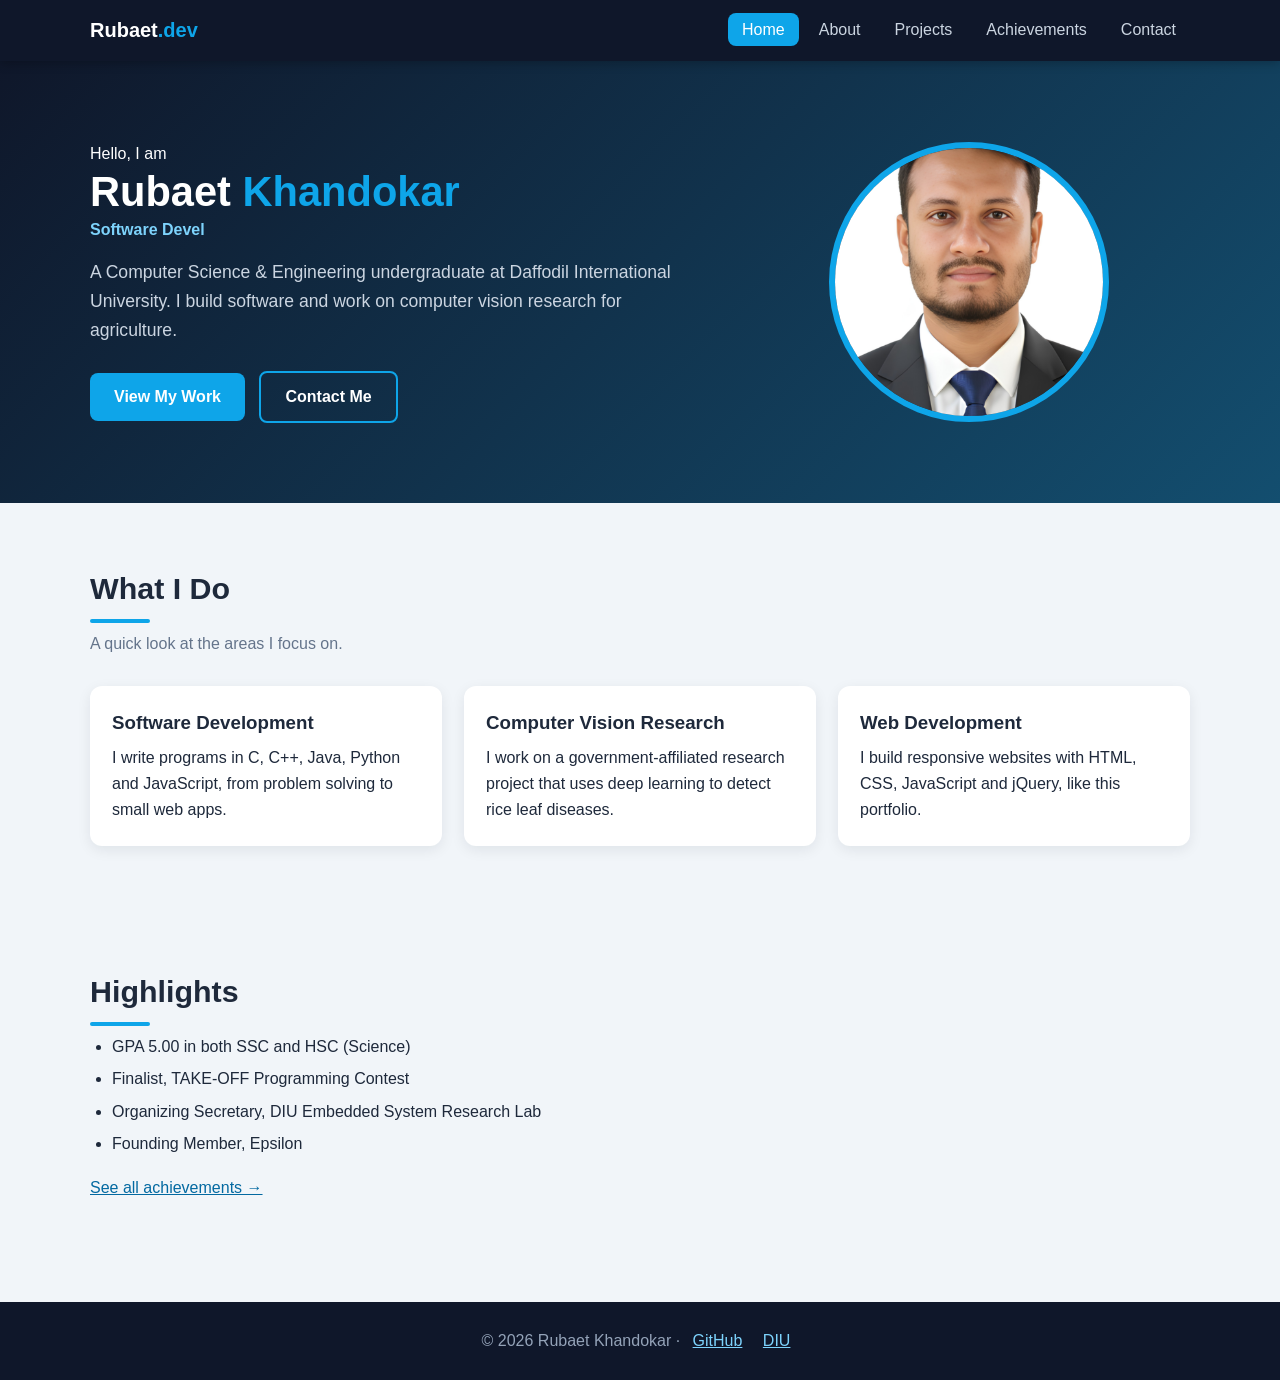
==== index.html @ 60e78d3d "Add multi-page personal portfolio site and assignment report draft Five pages (Home, About, Projects" ====
<!DOCTYPE html>
<html lang="en">
<head>
  <meta charset="UTF-8">
  <meta name="viewport" content="width=device-width, initial-scale=1.0">
  <meta name="description" content="Portfolio of Rubaet Khandokar – CSE undergraduate, software developer and computer vision researcher.">
  <title>Rubaet Khandokar | Home</title>
  <link rel="stylesheet" href="css/style.css">
</head>
<body>
  <header class="site-header">
    <nav class="container nav">
      <a href="index.html" class="logo">Rubaet<span>.dev</span></a>
      <button class="menu-toggle" aria-label="Open menu">&#9776;</button>
      <ul class="nav-links">
        <li><a href="index.html">Home</a></li>
        <li><a href="about.html">About</a></li>
        <li><a href="projects.html">Projects</a></li>
        <li><a href="achievements.html">Achievements</a></li>
        <li><a href="contact.html">Contact</a></li>
      </ul>
    </nav>
  </header>

  <main>
    <section class="hero">
      <div class="container hero-grid">
        <div>
          <p>Hello, I am</p>
          <h1>Rubaet <span>Khandokar</span></h1>
          <p class="typed" aria-live="polite"></p>
          <p class="tagline">A Computer Science &amp; Engineering undergraduate at Daffodil International University.
            I build software and work on computer vision research for agriculture.</p>
          <a href="projects.html" class="btn">View My Work</a>
          <a href="contact.html" class="btn outline">Contact Me</a>
        </div>
        <img src="profile.png" alt="Photo of Rubaet Khandokar" class="hero-photo">
      </div>
    </section>

    <section class="section container">
      <h2>What I Do</h2>
      <p class="lead">A quick look at the areas I focus on.</p>
      <div class="cards">
        <div class="card reveal">
          <h3>Software Development</h3>
          <p>I write programs in C, C++, Java, Python and JavaScript, from problem solving to small web apps.</p>
        </div>
        <div class="card reveal">
          <h3>Computer Vision Research</h3>
          <p>I work on a government-affiliated research project that uses deep learning to detect rice leaf diseases.</p>
        </div>
        <div class="card reveal">
          <h3>Web Development</h3>
          <p>I build responsive websites with HTML, CSS, JavaScript and jQuery, like this portfolio.</p>
        </div>
      </div>
    </section>

    <section class="section container">
      <h2>Highlights</h2>
      <ul class="list">
        <li>GPA 5.00 in both SSC and HSC (Science)</li>
        <li>Finalist, TAKE-OFF Programming Contest</li>
        <li>Organizing Secretary, DIU Embedded System Research Lab</li>
        <li>Founding Member, Epsilon</li>
      </ul>
      <p style="margin-top:18px"><a href="achievements.html">See all achievements &rarr;</a></p>
    </section>
  </main>

  <footer class="site-footer">
    <p>&copy; <span id="year"></span> Rubaet Khandokar &middot;
      <a href="https://github.com/Rubaet231" target="_blank" rel="noopener">GitHub</a>
      <a href="https://daffodilvarsity.edu.bd" target="_blank" rel="noopener">DIU</a></p>
  </footer>

  <script src="https://code.jquery.com/jquery-3.7.1.min.js"></script>
  <script src="js/main.js"></script>
</body>
</html>
---- css/style.css ----
/* ===== Rubaet Khandokar Portfolio – main stylesheet ===== */
:root {
  --bg: #0f172a;
  --bg-soft: #1e293b;
  --card: #ffffff;
  --text: #1e293b;
  --muted: #64748b;
  --accent: #0ea5e9;
  --accent-dark: #0369a1;
  --light: #f1f5f9;
  --radius: 12px;
}

* { box-sizing: border-box; margin: 0; padding: 0; }

body {
  font-family: "Segoe UI", Roboto, Arial, sans-serif;
  color: var(--text);
  background: var(--light);
  line-height: 1.65;
}

img { max-width: 100%; display: block; }
a { color: var(--accent-dark); }

.container { width: min(1100px, 92%); margin: auto; }

/* ---------- Navigation ---------- */
.site-header {
  background: var(--bg);
  position: sticky; top: 0; z-index: 50;
  box-shadow: 0 2px 10px rgba(0,0,0,.25);
}
.nav { display: flex; align-items: center; justify-content: space-between; padding: 14px 0; }
.logo { color: #fff; font-weight: 700; font-size: 1.25rem; text-decoration: none; }
.logo span { color: var(--accent); }
.nav-links { list-style: none; display: flex; gap: 6px; }
.nav-links a {
  color: #cbd5e1; text-decoration: none; padding: 8px 14px; border-radius: 8px;
  transition: background .2s, color .2s;
}
.nav-links a:hover, .nav-links a.active { background: var(--accent); color: #fff; }
.menu-toggle {
  display: none; background: none; border: 0; color: #fff; font-size: 1.7rem; cursor: pointer;
}

/* ---------- Hero ---------- */
.hero {
  background: linear-gradient(135deg, var(--bg) 0%, #134e6f 100%);
  color: #fff; padding: 80px 0;
}
.hero-grid { display: grid; grid-template-columns: 1.4fr 1fr; gap: 40px; align-items: center; }
.hero h1 { font-size: 2.6rem; line-height: 1.2; }
.hero h1 span { color: var(--accent); }
.hero .tagline { color: #cbd5e1; margin: 14px 0 26px; font-size: 1.1rem; }
.typed { color: #7dd3fc; font-weight: 600; min-height: 1.6em; }
.hero-photo {
  width: 280px; height: 280px; object-fit: cover; border-radius: 50%;
  border: 6px solid var(--accent); margin: auto;
}
.btn {
  display: inline-block; background: var(--accent); color: #fff; padding: 11px 24px;
  border-radius: 8px; text-decoration: none; font-weight: 600; border: 0; cursor: pointer;
  transition: transform .2s, background .2s; font-size: 1rem;
}
.btn:hover { background: var(--accent-dark); transform: translateY(-2px); }
.btn.outline { background: transparent; border: 2px solid var(--accent); margin-left: 10px; }

/* ---------- Sections ---------- */
.section { padding: 60px 0; }
.section h2 { font-size: 1.9rem; margin-bottom: 8px; }
.section h2::after {
  content: ""; display: block; width: 60px; height: 4px; background: var(--accent);
  margin-top: 6px; border-radius: 2px;
}
.section .lead { color: var(--muted); margin-bottom: 28px; }
.page-title { background: var(--bg); color: #fff; padding: 46px 0; text-align: center; }
.page-title p { color: #cbd5e1; }

.cards { display: grid; grid-template-columns: repeat(auto-fit, minmax(250px, 1fr)); gap: 22px; }
.card {
  background: var(--card); border-radius: var(--radius); padding: 22px;
  box-shadow: 0 4px 14px rgba(15,23,42,.08); transition: transform .25s, box-shadow .25s;
}
.card:hover { transform: translateY(-5px); box-shadow: 0 10px 24px rgba(15,23,42,.15); }
.card h3 { margin-bottom: 6px; }
.card img { border-radius: 8px; margin-bottom: 12px; height: 190px; width: 100%; object-fit: cover; }
.tag {
  display: inline-block; background: #e0f2fe; color: var(--accent-dark);
  font-size: .8rem; padding: 2px 10px; border-radius: 20px; margin: 6px 4px 0 0;
}

/* ---------- Tables ---------- */
table { width: 100%; border-collapse: collapse; background: #fff; border-radius: var(--radius); overflow: hidden; }
th, td { padding: 12px 16px; text-align: left; border-bottom: 1px solid #e2e8f0; }
th { background: var(--bg-soft); color: #fff; }
tr:nth-child(even) td { background: #f8fafc; }

/* ---------- Skill bars ---------- */
.skill { margin-bottom: 14px; }
.skill-name { display: flex; justify-content: space-between; font-weight: 600; }
.bar { background: #e2e8f0; height: 10px; border-radius: 6px; overflow: hidden; }
.bar span { display: block; height: 100%; width: 0; background: var(--accent); border-radius: 6px; transition: width 1.2s ease; }

.two-col { display: grid; grid-template-columns: 1fr 1fr; gap: 36px; }
ul.list, ol.list { padding-left: 22px; }
ul.list li, ol.list li { margin-bottom: 6px; }

/* ---------- Projects filter ---------- */
.filters { margin-bottom: 24px; display: flex; flex-wrap: wrap; gap: 8px; }
.filter-btn {
  border: 2px solid var(--accent); background: #fff; color: var(--accent-dark);
  padding: 6px 16px; border-radius: 20px; cursor: pointer; font-weight: 600;
}
.filter-btn.active { background: var(--accent); color: #fff; }

/* ---------- Gallery / lightbox ---------- */
.gallery { display: grid; grid-template-columns: repeat(auto-fill, minmax(220px, 1fr)); gap: 16px; }
.gallery figure { background: #fff; border-radius: var(--radius); overflow: hidden; cursor: zoom-in; box-shadow: 0 4px 12px rgba(0,0,0,.08); }
.gallery img { height: 180px; width: 100%; object-fit: cover; }
.gallery figcaption { padding: 10px; font-size: .9rem; text-align: center; }
#lightbox {
  display: none; position: fixed; inset: 0; background: rgba(0,0,0,.85);
  z-index: 100; align-items: center; justify-content: center; padding: 20px; cursor: zoom-out;
}
#lightbox img { max-height: 90vh; border-radius: 8px; }

/* ---------- Form ---------- */
.contact-form { background: #fff; padding: 28px; border-radius: var(--radius); box-shadow: 0 4px 14px rgba(0,0,0,.08); }
.form-group { margin-bottom: 16px; }
.form-group label.title { display: block; font-weight: 600; margin-bottom: 6px; }
.contact-form input[type=text], .contact-form input[type=email], .contact-form select, .contact-form textarea {
  width: 100%; padding: 10px 12px; border: 1px solid #cbd5e1; border-radius: 8px; font: inherit;
}
.contact-form input:focus, .contact-form select:focus, .contact-form textarea:focus { outline: 2px solid var(--accent); border-color: transparent; }
.inline-options label { margin-right: 16px; }
.error { color: #dc2626; font-size: .85rem; display: none; }
.form-msg { margin-top: 12px; font-weight: 600; }
.info-list { list-style: none; }
.info-list li { margin-bottom: 12px; }

/* ---------- Footer ---------- */
.site-footer { background: var(--bg); color: #94a3b8; text-align: center; padding: 26px 0; margin-top: 40px; }
.site-footer a { color: #7dd3fc; margin: 0 8px; }

/* ---------- Animations ---------- */
.reveal { opacity: 0; transform: translateY(30px); transition: opacity .7s, transform .7s; }
.reveal.visible { opacity: 1; transform: none; }

/* ---------- Responsive ---------- */
@media (max-width: 800px) {
  .menu-toggle { display: block; }
  .nav-links {
    display: none; position: absolute; top: 60px; left: 0; right: 0; background: var(--bg);
    flex-direction: column; padding: 10px 4%;
  }
  .nav-links.open { display: flex; }
  .hero-grid, .two-col { grid-template-columns: 1fr; }
  .hero { text-align: center; padding: 50px 0; }
  .hero h1 { font-size: 2rem; }
  .hero-photo { width: 200px; height: 200px; }
}
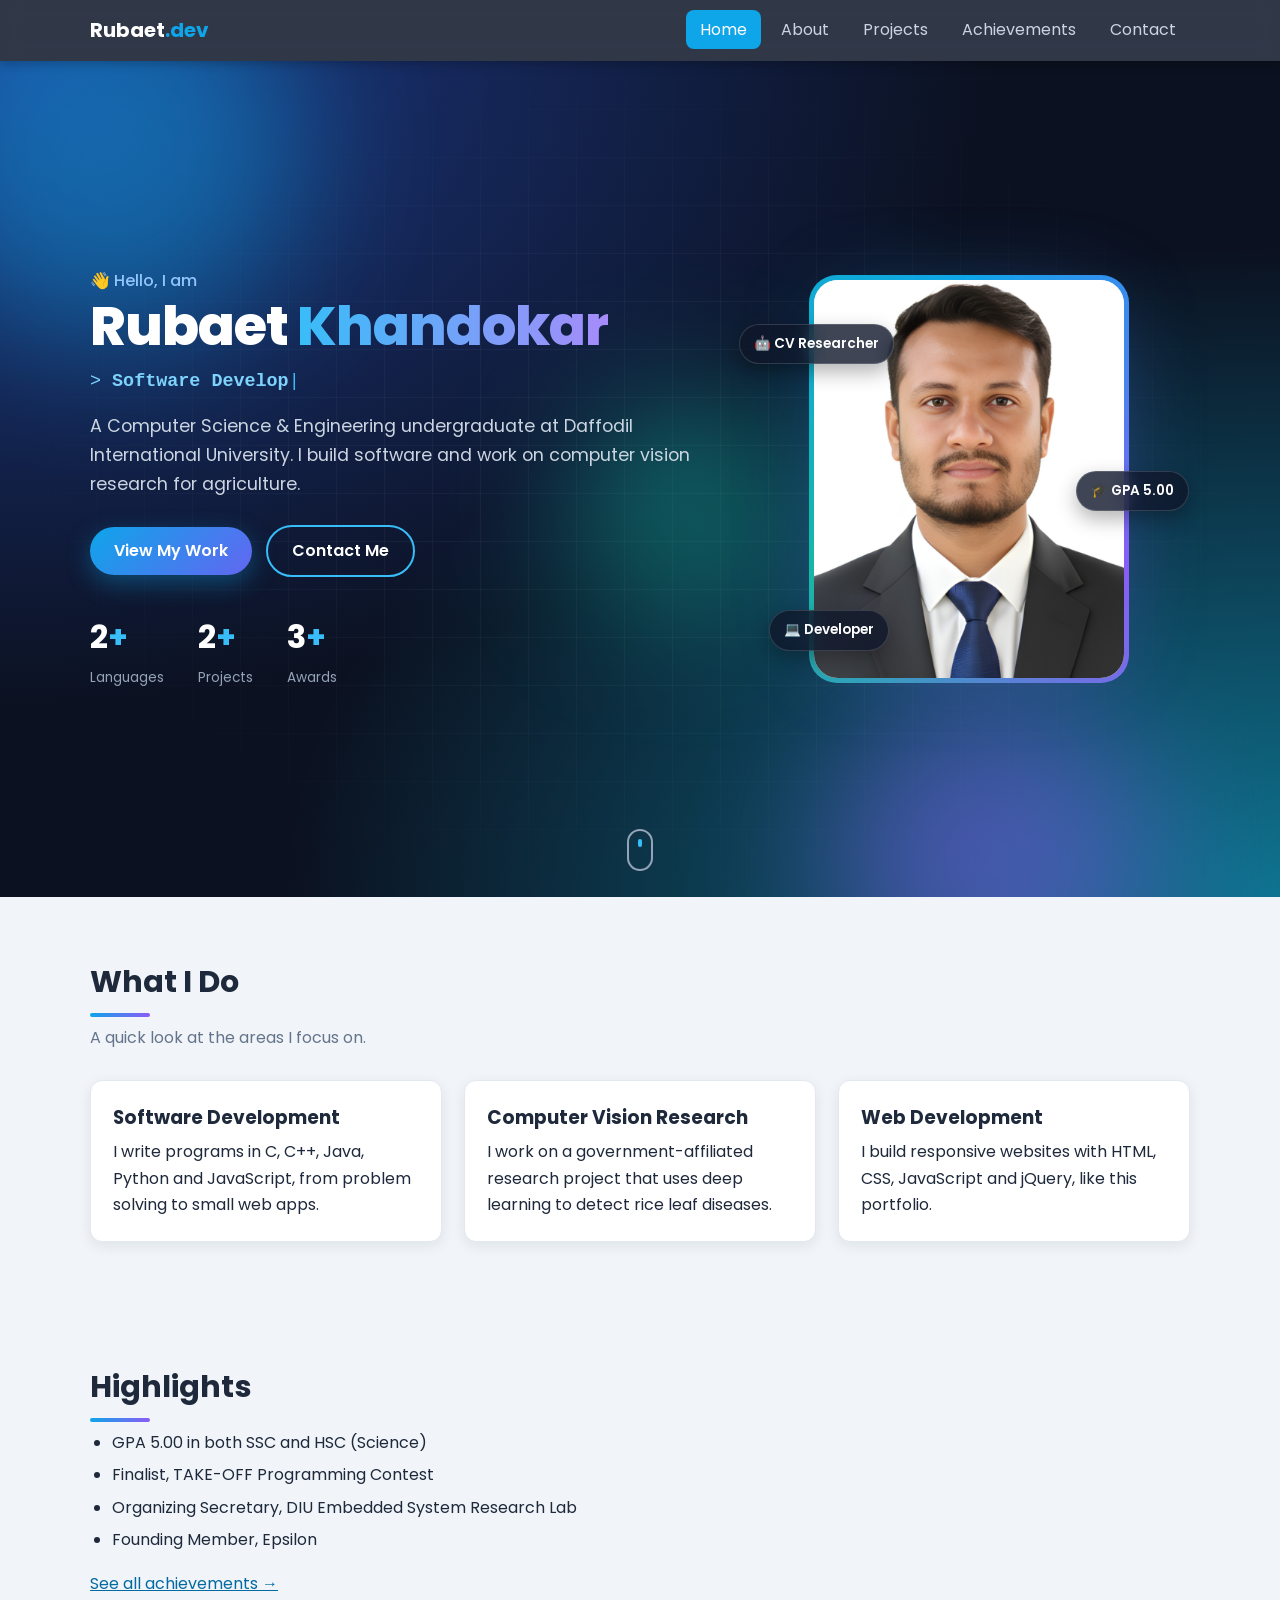
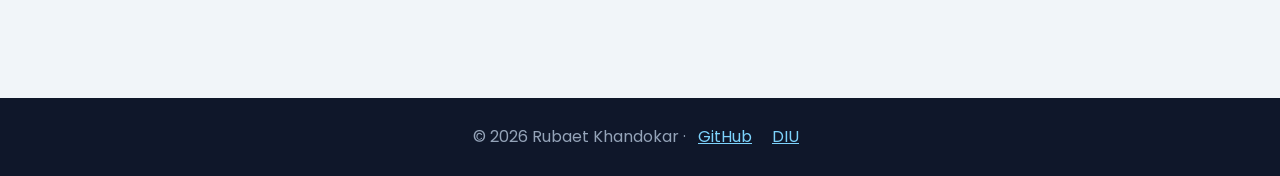
==== commit 81932929: "Redesign hero with full portrait photo and add animations Show the whole profile photo in a portrait" ====
--- a/index.html
+++ b/index.html
@@ -5,6 +5,8 @@
   <meta name="viewport" content="width=device-width, initial-scale=1.0">
   <meta name="description" content="Portfolio of Rubaet Khandokar – CSE undergraduate, software developer and computer vision researcher.">
   <title>Rubaet Khandokar | Home</title>
+  <link rel="preconnect" href="https://fonts.googleapis.com">
+  <link href="https://fonts.googleapis.com/css2?family=Poppins:wght@400;500;600;700;800&display=swap" rel="stylesheet">
   <link rel="stylesheet" href="css/style.css">
 </head>
 <body>
@@ -24,21 +26,35 @@
 
   <main>
     <section class="hero">
+      <div class="blob b1"></div><div class="blob b2"></div><div class="blob b3"></div>
       <div class="container hero-grid">
-        <div>
-          <p>Hello, I am</p>
-          <h1>Rubaet <span>Khandokar</span></h1>
-          <p class="typed" aria-live="polite"></p>
+        <div class="hero-text">
+          <p class="hello"><span class="wave">&#128075;</span> Hello, I am</p>
+          <h1>Rubaet <span class="grad-text">Khandokar</span></h1>
+          <p class="typed-line">&gt; <span class="typed" aria-live="polite"></span><span class="cursor">|</span></p>
           <p class="tagline">A Computer Science &amp; Engineering undergraduate at Daffodil International University.
             I build software and work on computer vision research for agriculture.</p>
           <a href="projects.html" class="btn">View My Work</a>
           <a href="contact.html" class="btn outline">Contact Me</a>
+          <div class="stats">
+            <div><strong class="count" data-target="5">0</strong><span>Languages</span></div>
+            <div><strong class="count" data-target="4">0</strong><span>Projects</span></div>
+            <div><strong class="count" data-target="6">0</strong><span>Awards</span></div>
+          </div>
         </div>
-        <img src="profile.png" alt="Photo of Rubaet Khandokar" class="hero-photo">
+        <div class="photo-wrap">
+          <div class="photo-frame">
+            <img src="profile.png" alt="Photo of Rubaet Khandokar" class="hero-photo">
+          </div>
+          <span class="badge badge-1">&#129302; CV Researcher</span>
+          <span class="badge badge-2">&#127891; GPA 5.00</span>
+          <span class="badge badge-3">&#128187; Developer</span>
+        </div>
       </div>
+      <a href="#what" class="scroll-down" aria-label="Scroll down"><span></span></a>
     </section>
 
-    <section class="section container">
+    <section class="section container" id="what">
       <h2>What I Do</h2>
       <p class="lead">A quick look at the areas I focus on.</p>
       <div class="cards">
@@ -69,6 +85,8 @@
     </section>
   </main>
 
+  <a href="#" class="to-top" aria-label="Back to top">&#8593;</a>
+
   <footer class="site-footer">
     <p>&copy; <span id="year"></span> Rubaet Khandokar &middot;
       <a href="https://github.com/Rubaet231" target="_blank" rel="noopener">GitHub</a>
--- a/css/style.css
+++ b/css/style.css
@@ -158,5 +158,144 @@
   .hero-grid, .two-col { grid-template-columns: 1fr; }
   .hero { text-align: center; padding: 50px 0; }
   .hero h1 { font-size: 2rem; }
-  .hero-photo { width: 200px; height: 200px; }
-}
+}
+
+/* =====================================================
+   v2 – Professional look & animations
+   ===================================================== */
+body { font-family: "Poppins", "Segoe UI", Arial, sans-serif; }
+
+/* Nav: glass effect, shrinks on scroll */
+.site-header { background: rgba(15,23,42,.85); backdrop-filter: blur(10px); }
+.nav { transition: padding .3s; }
+.site-header.scrolled .nav { padding: 8px 0; }
+
+/* Hero */
+.hero {
+  position: relative; overflow: hidden; min-height: calc(100vh - 64px);
+  display: flex; align-items: center;
+  background: radial-gradient(ellipse at top left, #1e3a8a 0%, transparent 55%),
+              radial-gradient(ellipse at bottom right, #0e7490 0%, transparent 55%), #0b1120;
+}
+.hero::before {               /* subtle grid pattern */
+  content: ""; position: absolute; inset: 0; pointer-events: none;
+  background-image: linear-gradient(rgba(255,255,255,.04) 1px, transparent 1px),
+                    linear-gradient(90deg, rgba(255,255,255,.04) 1px, transparent 1px);
+  background-size: 48px 48px;
+  -webkit-mask-image: radial-gradient(ellipse at center, #000 30%, transparent 75%);
+  mask-image: radial-gradient(ellipse at center, #000 30%, transparent 75%);
+}
+.hero .container { position: relative; z-index: 2; }
+.blob { position: absolute; border-radius: 50%; filter: blur(70px); opacity: .45; animation: float 14s ease-in-out infinite; }
+.b1 { width: 380px; height: 380px; background: #0ea5e9; top: -100px; left: -80px; }
+.b2 { width: 320px; height: 320px; background: #8b5cf6; bottom: -120px; right: 10%; animation-delay: -5s; }
+.b3 { width: 220px; height: 220px; background: #14b8a6; top: 40%; left: 45%; animation-delay: -9s; }
+@keyframes float { 0%,100% { transform: translate(0,0) scale(1); } 33% { transform: translate(40px,-30px) scale(1.1); } 66% { transform: translate(-30px,25px) scale(.95); } }
+
+.hero-text > * { opacity: 0; animation: rise .8s forwards; }
+.hero-text > *:nth-child(1) { animation-delay: .1s; }
+.hero-text > *:nth-child(2) { animation-delay: .25s; }
+.hero-text > *:nth-child(3) { animation-delay: .4s; }
+.hero-text > *:nth-child(4) { animation-delay: .55s; }
+.hero-text > *:nth-child(5), .hero-text > *:nth-child(6) { animation-delay: .7s; }
+.hero-text > *:nth-child(7) { animation-delay: .85s; }
+@keyframes rise { from { opacity: 0; transform: translateY(30px); } to { opacity: 1; transform: none; } }
+
+.hello { color: #93c5fd; font-weight: 500; }
+.wave { display: inline-block; animation: wave 2.4s infinite; transform-origin: 70% 70%; }
+@keyframes wave { 0%,60%,100% { transform: rotate(0); } 10%,30% { transform: rotate(14deg); } 20% { transform: rotate(-8deg); } 40% { transform: rotate(-4deg); } 50% { transform: rotate(10deg); } }
+.hero h1 { font-size: 3.4rem; font-weight: 800; letter-spacing: -1px; }
+.grad-text {
+  background: linear-gradient(90deg, #38bdf8, #a78bfa, #2dd4bf, #38bdf8); background-size: 300% auto;
+  -webkit-background-clip: text; background-clip: text; color: transparent !important;
+  animation: shine 6s linear infinite;
+}
+@keyframes shine { to { background-position: 300% center; } }
+.typed-line { font-family: Consolas, monospace; color: #7dd3fc; font-size: 1.15rem; margin-top: 8px; }
+.typed-line .typed { min-height: 0; }
+.cursor { animation: blink 1s step-end infinite; color: #38bdf8; }
+@keyframes blink { 50% { opacity: 0; } }
+
+.btn { background: linear-gradient(135deg, #0ea5e9, #6366f1); box-shadow: 0 8px 24px rgba(14,165,233,.35); border-radius: 50px; }
+.btn:hover { box-shadow: 0 12px 30px rgba(99,102,241,.5); transform: translateY(-3px); }
+.btn.outline { background: transparent; box-shadow: none; border: 2px solid #38bdf8; }
+.btn.outline:hover { background: rgba(56,189,248,.12); }
+
+.stats { display: flex; gap: 34px; margin-top: 34px; }
+.stats strong { display: block; font-size: 2rem; font-weight: 700; color: #fff; }
+.stats strong::after { content: "+"; color: #38bdf8; }
+.stats span { color: #94a3b8; font-size: .85rem; }
+
+/* Photo: full portrait with animated gradient border (head is no longer cropped) */
+.photo-wrap { position: relative; width: 320px; margin: auto; animation: rise 1s .3s both; }
+.photo-frame { position: relative; padding: 5px; border-radius: 28px; overflow: hidden; animation: bob 6s ease-in-out infinite; }
+.photo-frame::before {
+  content: ""; position: absolute; inset: -50%;
+  background: conic-gradient(#0ea5e9, #8b5cf6, #14b8a6, #0ea5e9);
+  animation: spin 5s linear infinite;
+}
+.hero-photo {
+  position: relative; width: 100%; height: auto; aspect-ratio: 413 / 531;
+  object-fit: cover; object-position: top; border-radius: 24px; border: 0; background: #fff; margin: 0;
+}
+@keyframes spin { to { transform: rotate(360deg); } }
+@keyframes bob { 0%,100% { transform: translateY(0); } 50% { transform: translateY(-12px); } }
+.photo-wrap::after {
+  content: ""; position: absolute; inset: 10%; z-index: -1; filter: blur(50px);
+  background: linear-gradient(135deg, #0ea5e9, #8b5cf6); opacity: .6;
+}
+.badge {
+  position: absolute; z-index: 3; background: rgba(15,23,42,.8); backdrop-filter: blur(8px);
+  color: #fff; padding: 8px 14px; border-radius: 40px; font-size: .85rem; font-weight: 600;
+  border: 1px solid rgba(255,255,255,.15); box-shadow: 0 8px 20px rgba(0,0,0,.3);
+  animation: bob 5s ease-in-out infinite; white-space: nowrap;
+}
+.badge-1 { top: 12%; left: -70px; }
+.badge-2 { top: 48%; right: -60px; animation-delay: -2s; }
+.badge-3 { bottom: 8%; left: -40px; animation-delay: -3.5s; }
+
+.scroll-down { position: absolute; bottom: 26px; left: 50%; transform: translateX(-50%); width: 26px; height: 42px; border: 2px solid #94a3b8; border-radius: 20px; z-index: 2; }
+.scroll-down span { position: absolute; left: 50%; top: 8px; width: 4px; height: 8px; margin-left: -2px; background: #38bdf8; border-radius: 2px; animation: scrolldot 1.6s infinite; }
+@keyframes scrolldot { to { transform: translateY(16px); opacity: 0; } }
+
+/* Page title banners */
+.page-title {
+  background: linear-gradient(120deg, #0b1120, #1e3a8a, #0e7490, #0b1120); background-size: 300% 300%;
+  animation: bgmove 12s ease infinite; padding: 64px 0;
+}
+.page-title h1 { font-size: 2.4rem; animation: rise .8s both; }
+.page-title p { animation: rise .8s .2s both; }
+@keyframes bgmove { 0%,100% { background-position: 0% 50%; } 50% { background-position: 100% 50%; } }
+
+/* Cards: gradient top line + glow */
+.card { position: relative; overflow: hidden; border: 1px solid #e2e8f0; }
+.card::before { content: ""; position: absolute; top: 0; left: 0; right: 0; height: 4px; background: linear-gradient(90deg, #0ea5e9, #8b5cf6); transform: scaleX(0); transform-origin: left; transition: transform .4s; }
+.card:hover::before { transform: scaleX(1); }
+.card:hover { box-shadow: 0 16px 36px rgba(14,165,233,.18); }
+.bar span { background: linear-gradient(90deg, #0ea5e9, #8b5cf6); }
+.gallery figure { transition: transform .3s, box-shadow .3s; }
+.gallery figure:hover { transform: translateY(-6px) scale(1.02); box-shadow: 0 14px 30px rgba(0,0,0,.18); }
+.section h2::after { background: linear-gradient(90deg, #0ea5e9, #8b5cf6); }
+
+/* Back to top */
+.to-top {
+  position: fixed; right: 22px; bottom: 22px; width: 46px; height: 46px; border-radius: 50%;
+  background: linear-gradient(135deg, #0ea5e9, #6366f1); color: #fff; text-decoration: none;
+  display: flex; align-items: center; justify-content: center; font-size: 1.3rem;
+  opacity: 0; pointer-events: none; transition: opacity .3s, transform .3s; z-index: 60;
+}
+.to-top.show { opacity: 1; pointer-events: auto; }
+.to-top:hover { transform: translateY(-4px); }
+
+@media (max-width: 800px) {
+  .hero { min-height: auto; padding: 50px 0 90px; text-align: center; }
+  .hero h1 { font-size: 2.3rem; }
+  .stats { justify-content: center; }
+  .photo-wrap { width: 230px; margin-top: 30px; }
+  .badge { font-size: .72rem; padding: 6px 10px; }
+  .badge-1 { left: -30px; } .badge-2 { right: -30px; } .badge-3 { left: -20px; }
+}
+@media (prefers-reduced-motion: reduce) {
+  *, *::before, *::after { animation: none !important; transition: none !important; }
+  .hero-text > * { opacity: 1; }
+}
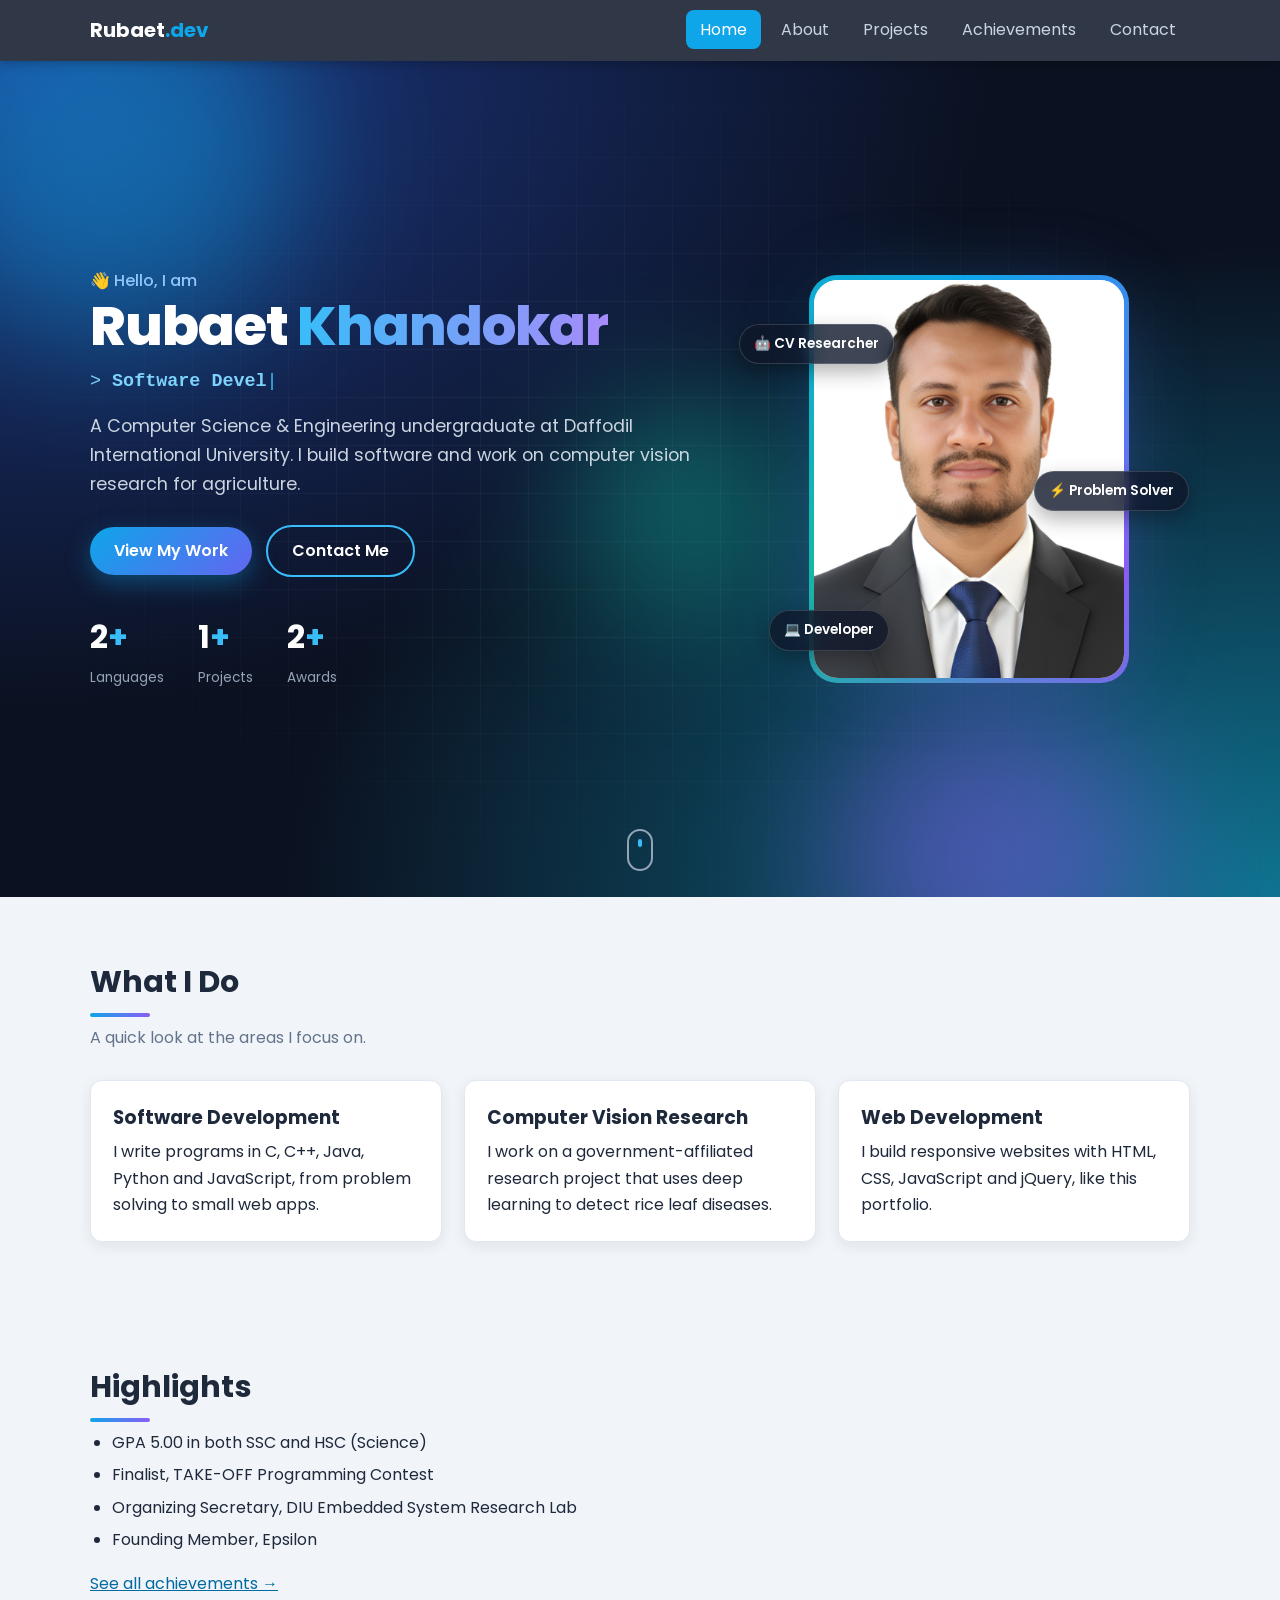
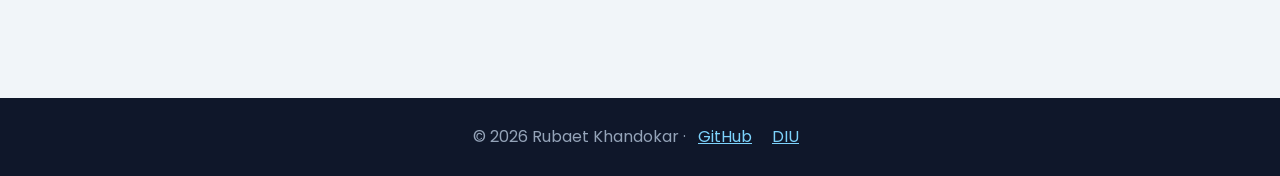
==== commit fd7f9ebd: "Rotate certificate, rename it to BTEB, replace GPA badge Co-Authored-By: Claude Opus 5.5 <noreply@an" ====
--- a/index.html
+++ b/index.html
@@ -47,7 +47,7 @@
             <img src="profile.png" alt="Photo of Rubaet Khandokar" class="hero-photo">
           </div>
           <span class="badge badge-1">&#129302; CV Researcher</span>
-          <span class="badge badge-2">&#127891; GPA 5.00</span>
+          <span class="badge badge-2">&#9889; Problem Solver</span>
           <span class="badge badge-3">&#128187; Developer</span>
         </div>
       </div>
